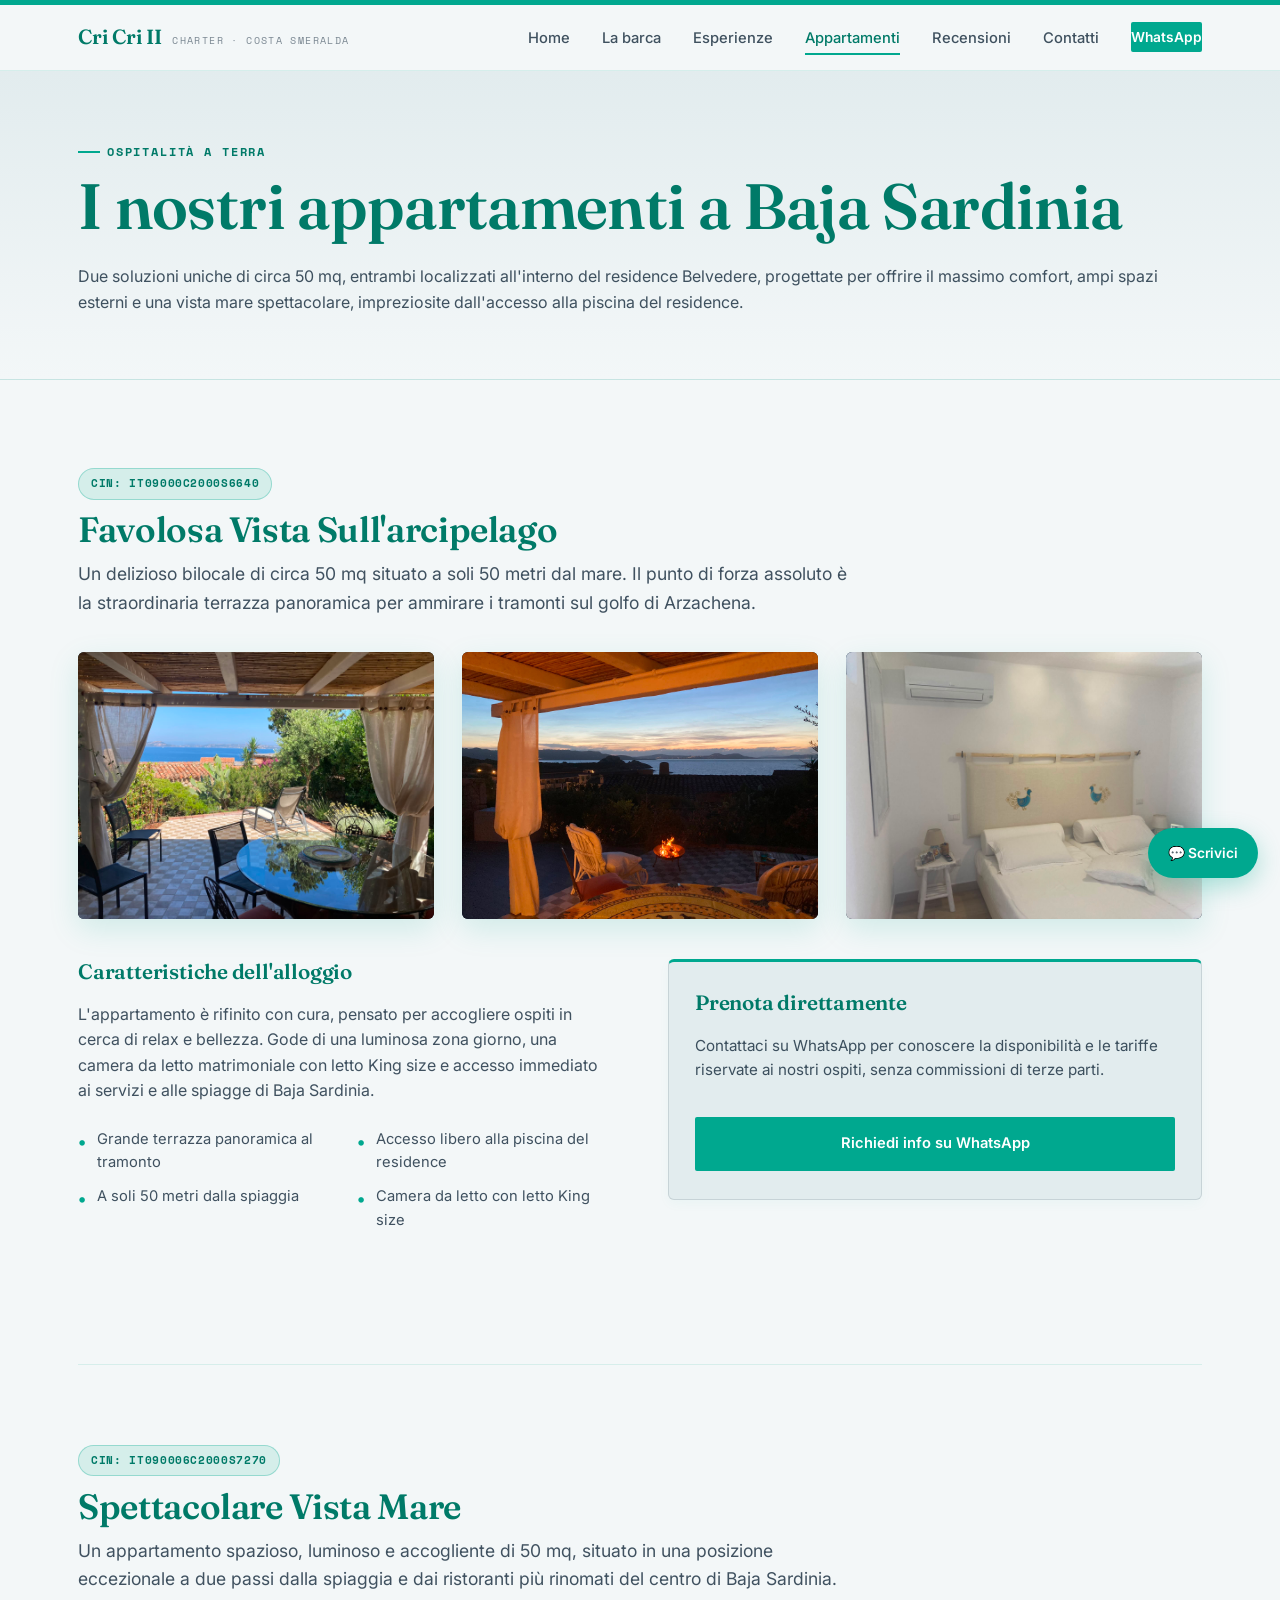
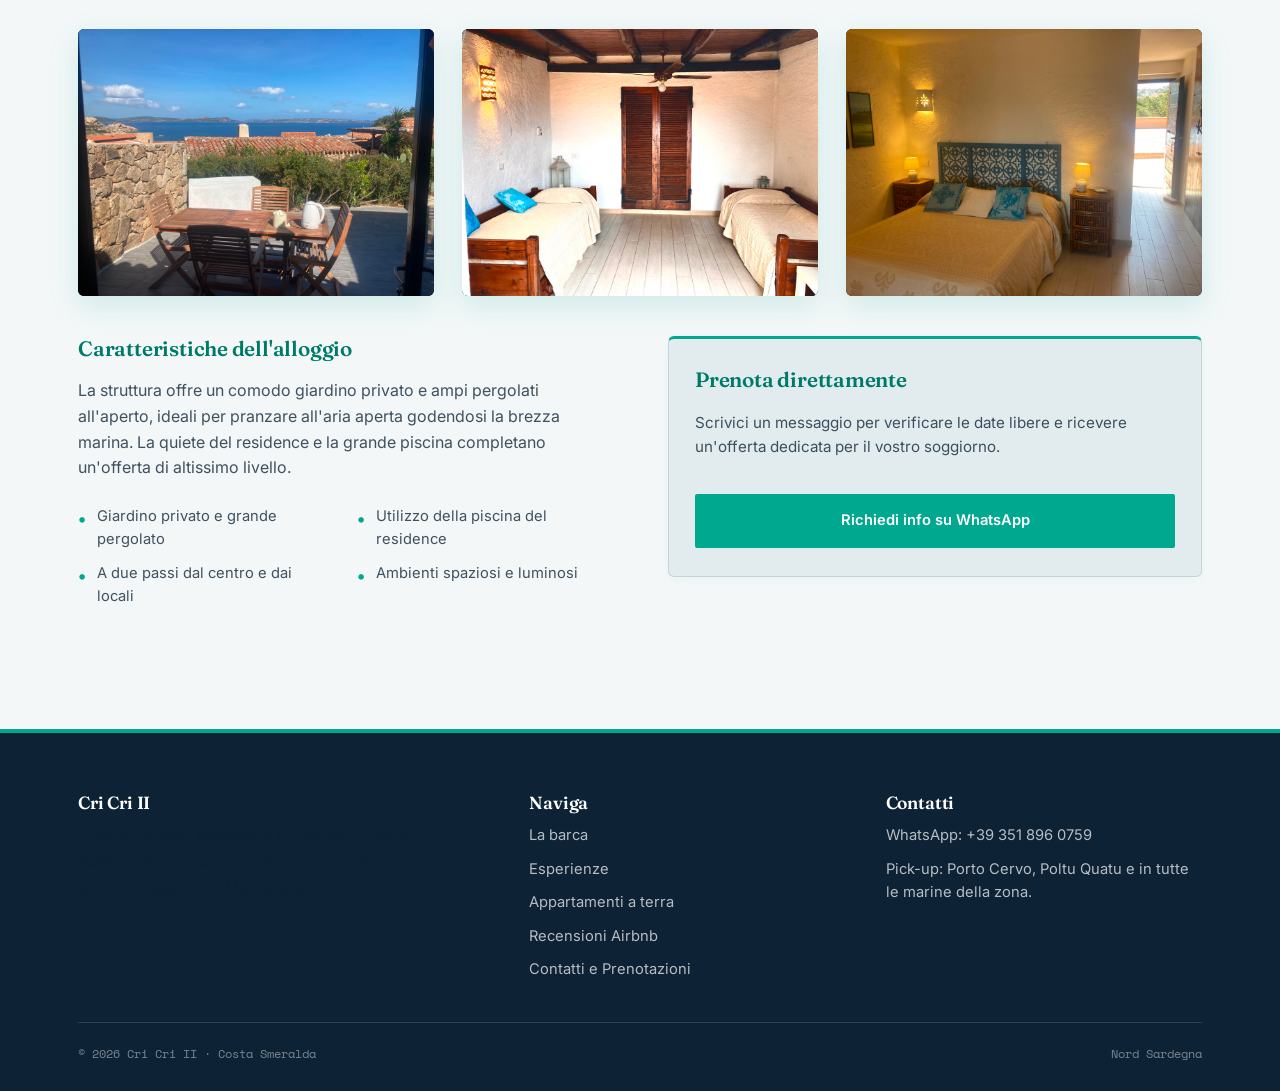
==== appartamenti.html @ c1dc6e1e "primo caricamento del sito" ====
<!DOCTYPE html>
<html lang="it">
<head>
<meta charset="UTF-8">
<meta name="viewport" content="width=device-width, initial-scale=1.0">
<title>I Nostri Appartamenti a Baja Sardinia | Cri Cri II</title>
<meta name="description" content="Alloggi vista mare a Baja Sardinia. Guarda le foto dettagliate degli interni, della terrazza e della piscina.">
<link rel="stylesheet" href="style.css">
</head>
<body>
<header class="site-header">
  <nav class="nav">
    <a href="index.html" class="brand">Cri Cri II <small>Charter · Costa Smeralda</small></a>
    <button class="nav-toggle" aria-label="Menu">☰</button>
    <ul class="nav-links">
      <li><a href="index.html">Home</a></li>
      <li><a href="la-barca.html">La barca</a></li>
      <li><a href="esperienze.html">Esperienze</a></li>
      <li><a href="appartamenti.html" class="active">Appartamenti</a></li>
      <li><a href="recensioni.html">Recensioni</a></li>
      <li><a href="contatti.html">Contatti</a></li>
      <li><a href="https://wa.me/393518960759" class="nav-cta" target="_blank" rel="noopener">WhatsApp</a></li>
    </ul>
  </nav>
</header>

<section class="page-hero">
  <div class="container">
    <p class="eyebrow">Ospitalità a terra</p>
    <h1>I nostri appartamenti a Baja Sardinia</h1>
    <p>Due soluzioni uniche di circa 50 mq, entrambi localizzati all'interno del residence Belvedere, progettate per offrire il massimo comfort, ampi spazi esterni e una vista mare spettacolare, impreziosite dall'accesso alla piscina del residence.</p>
  </div>
</section>

<section>
  <div class="container">
    
    <!-- APPARTAMENTO 1: FAVOLOSA VISTA SULL'ARCIPELAGO -->
    <div style="margin-bottom: 100px;">
      <div class="badge" style="margin-bottom: 1em;">CIN: IT09000C2000S6640</div>
      <h2 style="font-size: 2.2rem; margin-bottom: 0.3em;">Favolosa Vista Sull'arcipelago</h2>
      <p style="font-size: 1.1rem; max-width: 70ch; margin-bottom: 2em;">Un delizioso bilocale di circa 50 mq situato a soli 50 metri dal mare. Il punto di forza assoluto è la straordinaria terrazza panoramica per ammirare i tramonti sul golfo di Arzachena.</p>
      
      <!-- Griglia foto multipla per mostrare gli interni -->
      <div class="grid-3" style="margin-bottom: 2.5em;">
        <div class="photo-frame" style="--ar:4/3;">
          <img src="appartamento-favolosa.JPG" alt="Favolosa Vista Sull'arcipelago - Esterno e Terrazza" style="z-index: 0;">
          <span class="tag">Terrazza</span>
        </div>
        <div class="photo-frame" style="--ar:4/3;">
          <img src="appartamento1_foto2.JPG" alt="Favolosa Vista Sull'arcipelago - Vista" style="z-index: 0;">
          <span class="tag">Panorama</span>
        </div>
        <div class="photo-frame" style="--ar:4/3;">
          <img src="appartamento1_foto3.JPG" alt="Favolosa Vista Sull'arcipelago - Piscina" style="z-index: 0;">
          <span class="tag">Piscina Residence</span>
        </div>
      </div>

      <div class="two-col" style="align-items: start;">
        <div>
          <h3 style="margin-bottom: 0.8em;">Caratteristiche dell'alloggio</h3>
          <p>L'appartamento è rifinito con cura, pensato per accogliere ospiti in cerca di relax e bellezza. Gode di una luminosa zona giorno, una camera da letto matrimoniale con letto King size e accesso immediato ai servizi e alle spiagge di Baja Sardinia.</p>
          <ul class="amenity-list" style="margin-top:1.5em; margin-bottom:2em;">
            <li>Grande terrazza panoramica al tramonto</li>
            <li>Accesso libero alla piscina del residence</li>
            <li>A soli 50 metri dalla spiaggia</li>
            <li>Camera da letto con letto King size</li>
          </ul>
        </div>
        <div class="card" style="background: var(--linen-dim); border-top: 3px solid var(--smeraldina);">
          <h3>Prenota direttamente</h3>
          <p style="font-size: 0.95rem;">Contattaci su WhatsApp per conoscere la disponibilità e le tariffe riservate ai nostri ospiti, senza commissioni di terze parti.</p>
          <a href="https://wa.me/393518960759?text=Vorrei%20info%20su%20Favolosa%20Vista%20Sull'arcipelago" class="btn btn-whatsapp" target="_blank" rel="noopener" style="margin-top: 10px; justify-content: center;">Richiedi info su WhatsApp</a>
        </div>
      </div>
    </div>

    <hr class="divider" style="margin: 80px 0;">

    <!-- APPARTAMENTO 2: SPETTACOLARE VISTA MARE -->
    <div>
      <div class="badge" style="margin-bottom: 1em;">CIN: IT090006C2000S7270</div>
      <h2 style="font-size: 2.2rem; margin-bottom: 0.3em;">Spettacolare Vista Mare</h2>
      <p style="font-size: 1.1rem; max-width: 70ch; margin-bottom: 2em;">Un appartamento spazioso, luminoso e accogliente di 50 mq, situato in una posizione eccezionale a due passi dalla spiaggia e dai ristoranti più rinomati del centro di Baja Sardinia.</p>
      
      <!-- Griglia foto multipla per mostrare gli interni -->
      <div class="grid-3" style="margin-bottom: 2.5em;">
        <div class="photo-frame" style="--ar:4/3;">
          <img src="appartamento-spettacolare.JPG" alt="Spettacolare Vista Mare - Interni" style="z-index: 0;">
          <span class="tag">Zona Living</span>
        </div>
        <div class="photo-frame" style="--ar:4/3;">
          <img src="appartamento2_foto2.JPG" alt="Spettacolare Vista Mare - Pergolato" style="z-index: 0;">
          <span class="tag">Pergolato Esterno</span>
        </div>
        <div class="photo-frame" style="--ar:4/3;">
          <img src="appartamento2_foto3.JPG" alt="Spettacolare Vista Mare - Dettagli" style="z-index: 0;">
          <span class="tag">Vista panoramica</span>
        </div>
      </div>

      <div class="two-col" style="align-items: start;">
        <div>
          <h3 style="margin-bottom: 0.8em;">Caratteristiche dell'alloggio</h3>
          <p>La struttura offre un comodo giardino privato e ampi pergolati all'aperto, ideali per pranzare all'aria aperta godendosi la brezza marina. La quiete del residence e la grande piscina completano un'offerta di altissimo livello.</p>
          <ul class="amenity-list" style="margin-top:1.5em; margin-bottom:2em;">
            <li>Giardino privato e grande pergolato</li>
            <li>Utilizzo della piscina del residence</li>
            <li>A due passi dal centro e dai locali</li>
            <li>Ambienti spaziosi e luminosi</li>
          </ul>
        </div>
        <div class="card" style="background: var(--linen-dim); border-top: 3px solid var(--smeraldina);">
          <h3>Prenota direttamente</h3>
          <p style="font-size: 0.95rem;">Scrivici un messaggio per verificare le date libere e ricevere un'offerta dedicata per il vostro soggiorno.</p>
          <a href="https://wa.me/393518960759?text=Vorrei%20info%20su%20Spettacolare%20Vista%20Mare" class="btn btn-whatsapp" target="_blank" rel="noopener" style="margin-top: 10px; justify-content: center;">Richiedi info su WhatsApp</a>
        </div>
      </div>
    </div>

  </div>
</section>

<footer>
  <div class="container">
    <div class="footer-grid">
      <div>
        <h4>Cri Cri II</h4>
        <p style="max-width:36ch;">Charter privato elegante a bordo del Cranchi Zaffiro 34. Operiamo in tutta la Costa Smeralda e l'Arcipelago di La Maddalena.</p>
      </div>
      <div>
        <h4>Naviga</h4>
        <ul class="footer-links">
          <li><a href="la-barca.html">La barca</a></li>
          <li><a href="esperienze.html">Esperienze</a></li>
          <li><a href="appartamenti.html">Appartamenti a terra</a></li>
          <li><a href="recensioni.html">Recensioni Airbnb</a></li>
          <li><a href="contatti.html">Contatti e Prenotazioni</a></li>
        </ul>
      </div>
      <div>
        <h4>Contatti</h4>
        <ul class="footer-links">
          <li><a href="https://wa.me/393518960759" target="_blank" rel="noopener">WhatsApp: +39 351 896 0759</a></li>
          <li>Pick-up: Porto Cervo, Poltu Quatu e in tutte le marine della zona.</li>
        </ul>
      </div>
    </div>
    <div class="footer-bottom">
      <span>© 2026 Cri Cri II · Costa Smeralda</span>
      <span>Nord Sardegna</span>
    </div>
  </div>
</footer>
<a href="https://wa.me/393518960759" class="wa-float" target="_blank" rel="noopener">💬 Scrivici</a>
<script src="script.js"></script>
</body>
</html>
---- style.css ----
/* =========================================================
   CRI CRI II - Charter nautico & Ospitalità, Costa Smeralda
   Palette: Verde Smeraldina PROTAGONISTA, Blu Navy, 
   Azzurro Acquamarina & Sabbia.
   ========================================================= */
@import url('https://fonts.googleapis.com/css2?family=Fraunces:ital,opsz,wght@0,9..144,400;0,9..144,500;0,9..144,600;0,9..144,700;1,9..144,500&family=Inter:wght@400;500;600;700&family=Space+Mono:wght@400;700&display=swap');

:root{
  --ink: #0D2235;          /* Blu navy profondo */
  --ink-70: rgba(13,34,53,.78);
  --ink-45: rgba(13,34,53,.52);
  
  /* Sfondi morbidi */
  --linen: #F3F7F8;        /* Acquamarina ultra-chiaro */
  --linen-dim: #E2ECEE;    /* Azzurro polvere per sezioni alternate */
  
  /* Colore PROTAGONISTA: Verde Acqua Smeraldina */
  --smeraldina: #00A88F;   /* Verde smeraldo brillante per bottoni e accenti */
  --smeraldina-dark: #007A68; /* Smeraldina profondo per titoli perfetti da leggere */
  --smeraldina-light: rgba(0, 168, 143, 0.12);
  
  --gold: #D1A153;         /* Tocco sabbia dorata/ottone */
  --line: rgba(13,34,53,.12);
  --radius: 6px;
  --shadow: 0 10px 30px rgba(0,168,143,.15);
}

*{box-sizing:border-box;}
html{scroll-behavior:smooth;}
body{
  margin:0;
  background:var(--linen);
  color:var(--ink);
  font-family:'Inter', sans-serif;
  font-size:16px;
  line-height:1.6;
  -webkit-font-smoothing:antialiased;
  border-top: 5px solid var(--smeraldina); /* Nuova cornice superiore verde */
}
img{max-width:100%;display:block;}
a{color:inherit;}

.container{
  width:100%;
  max-width:1180px;
  margin:0 auto;
  padding:0 28px;
}

/* TITOLI ORA IN VERDE SMERALDINA */
h1,h2,h3,h4{
  font-family:'Fraunces', serif;
  font-weight:600;
  margin:0 0 .4em;
  color:var(--smeraldina-dark); 
  letter-spacing:-0.01em;
}
h1{font-size:clamp(2.4rem,5vw,4.2rem);line-height:1.03;font-weight:600;}
h2{font-size:clamp(1.7rem,3vw,2.6rem);line-height:1.12;}
h3{font-size:1.3rem;line-height:1.25;}
p{margin:0 0 1em;color:var(--ink-70);}

/* Testo selezionato con il mouse color smeraldo */
::selection {
  background: var(--smeraldina);
  color: #fff;
}

.eyebrow{
  font-family:'Space Mono', monospace;
  font-size:.72rem;
  letter-spacing:.16em;
  text-transform:uppercase;
  color:var(--smeraldina-dark);
  display:inline-flex;
  align-items:center;
  gap:.6em;
  margin-bottom:1em;
  font-weight:700;
}
.eyebrow::before{
  content:"";
  width:22px;height:2px;background:var(--smeraldina);display:inline-block;
}

/* ---------- header / nav ---------- */
.site-header{
  position:sticky;top:0;z-index:50;
  background:rgba(243, 247, 248, .94);
  backdrop-filter:blur(8px);
  border-bottom:1px solid var(--smeraldina-light);
}
.nav{
  display:flex;align-items:center;justify-content:space-between;
  padding:16px 28px;max-width:1180px;margin:0 auto;
}
.brand{
  display:flex;align-items:baseline;gap:.5em;
  font-family:'Fraunces', serif;font-weight:600;font-size:1.28rem;
  text-decoration:none;
  color:var(--smeraldina-dark); /* Logo testuale in verde */
}
.brand small{
  font-family:'Space Mono',monospace;font-size:.62rem;letter-spacing:.14em;
  color:var(--ink-45);text-transform:uppercase;font-weight:400;
}
.nav-links{display:flex;gap:32px;list-style:none;margin:0;padding:0;align-items:center;}
.nav-links a{
  text-decoration:none;font-size:.92rem;font-weight:500;color:var(--ink-70);
  position:relative;padding:4px 0;
  transition: color 0.2s ease;
}
.nav-links a:hover, .nav-links a.active{color:var(--smeraldina-dark);}
.nav-links a.active::after{
  content:"";position:absolute;left:0;right:0;bottom:-4px;height:2px;background:var(--smeraldina);
}
.nav-cta{
  background:var(--smeraldina);color:#fff !important;
  padding:10px 20px;border-radius:2px;font-size:.86rem !important;
  font-weight:600 !important;text-decoration:none;
  display:inline-flex;align-items:center;gap:.5em;
  transition: background 0.2s ease;
}
.nav-cta:hover{background:var(--smeraldina-dark);}
.nav-toggle{display:none;background:none;border:0;font-size:1.6rem;cursor:pointer;color:var(--smeraldina-dark);}

@media (max-width:860px){
  .nav-links{
    position:fixed;top:64px;left:0;right:0;
    background:var(--linen);
    flex-direction:column;align-items:flex-start;
    padding:24px 28px 32px;gap:20px;
    border-bottom:1px solid var(--line);
    transform:translateY(-120%);opacity:0;
    transition:transform .3s ease, opacity .3s ease;
    pointer-events:none;
  }
  .nav-links.open{transform:translateY(0);opacity:1;pointer-events:auto;}
  .nav-toggle{display:block;}
}

/* ---------- buttons ---------- */
.btn{
  display:inline-flex;align-items:center;gap:.6em;
  font-family:'Inter',sans-serif;font-weight:600;font-size:.92rem;
  padding:14px 26px;border-radius:2px;text-decoration:none;
  border:1px solid transparent;cursor:pointer;
  transition: all 0.2s ease;
}
.btn-primary{background:var(--smeraldina);color:#fff;}
.btn-primary:hover{background:var(--smeraldina-dark); transform:translateY(-1px);}

.btn-outline{border-color:var(--smeraldina);color:var(--smeraldina-dark);background:transparent;}
.btn-outline:hover{background:var(--smeraldina);color:#fff;}

.btn-whatsapp{background:var(--smeraldina);color:#fff;}
.btn-whatsapp:hover{background:var(--smeraldina-dark); transform:translateY(-1px);}

/* ---------- hero ---------- */
.hero{
  position:relative;
  padding:96px 0 80px;
  background:
    radial-gradient(1200px 500px at 85% -10%, var(--smeraldina-light), transparent 60%),
    linear-gradient(180deg, var(--linen) 0%, var(--linen) 100%);
  overflow:hidden;
}
.hero-grid{
  display:grid;grid-template-columns:1.05fr .95fr;gap:56px;align-items:center;
}
@media (max-width:900px){.hero-grid{grid-template-columns:1fr;}}
.hero-tagline{font-size:1.18rem;color:var(--ink-70);max-width:46ch;margin-bottom:1.8em;}
.hero-cta-row{display:flex;gap:16px;flex-wrap:wrap;margin-bottom:2.2em;}
.hero-meta{
  display:flex;gap:28px;flex-wrap:wrap;
  font-family:'Space Mono',monospace;font-size:.76rem;color:var(--smeraldina-dark);
  border-top:1px solid var(--smeraldina-light);padding-top:18px;
}
.hero-meta strong{color:var(--ink);font-weight:700;}

/* ---------- photo frame ---------- */
.photo-frame{
  position:relative;
  border-radius:var(--radius);
  overflow:hidden;
  aspect-ratio: var(--ar, 4/3);
  background:var(--ink);
  display:flex;flex-direction:column;justify-content:flex-end;
  align-items:flex-start;
  color:#fff;padding:16px 18px;
  box-shadow:var(--shadow);
}
.photo-frame img{position:absolute;inset:0;width:100%;height:100%;object-fit:cover;}
.photo-frame .tag{
  background: var(--smeraldina);
  color: #fff;
  font-family: 'Inter', sans-serif;
  font-size: .75rem;
  font-weight: 700;
  letter-spacing: .05em;
  text-transform: uppercase;
  padding: 6px 12px;
  border-radius: 20px;
  display: inline-block;
  box-shadow: 0 2px 10px rgba(0,0,0,0.15);
}
.photo-frame .cap{
  font-family:'Fraunces',serif;
  font-size:1.15rem;
  margin-top:.4em; 
  text-shadow: 0 2px 6px rgba(0,0,0,0.8);
  font-weight: 500;
  color: #fff; /* Sovrascrive il verde per i testi sulle foto */
}

/* ---------- sections ---------- */
section{padding:88px 0;}
.section-alt{background:var(--linen-dim);}
.section-ink{
  background: linear-gradient(135deg, var(--smeraldina-dark) 0%, var(--ink) 100%);
  color:#fff;
}
.section-ink h2, .section-ink h3{color:#fff;}
.section-ink p{color:rgba(255,255,255,.9);}
.section-ink .eyebrow {color:#fff;}
.section-ink .eyebrow::before {background:#fff;}
.section-head{max-width:640px;margin-bottom:52px;}

/* ---------- cards ---------- */
.grid-3{display:grid;grid-template-columns:repeat(3,1fr);gap:28px;}
.grid-2{display:grid;grid-template-columns:1fr 1fr;gap:28px;}
@media (max-width:860px){.grid-3{grid-template-columns:1fr;}.grid-2{grid-template-columns:1fr;}}

.card{
  background:#fff;
  border:1px solid var(--line);
  border-top: 3px solid var(--smeraldina);
  border-radius:var(--radius);
  padding:28px 26px;display:flex;flex-direction:column;gap:.6em;
  box-shadow: 0 4px 12px rgba(0,168,143,.04);
}
.card .num{
  font-family:'Space Mono',monospace;font-size:.72rem;color:var(--smeraldina);
  letter-spacing:.08em;font-weight:700;
}

/* price box */
.price-box{
  display:flex;flex-wrap:wrap;gap:32px;align-items:center;justify-content:space-between;
  background:#fff;
  border:1px solid var(--line);
  border-left: 4px solid var(--smeraldina);
  border-radius:var(--radius);
  padding:36px;
  box-shadow: 0 4px 12px rgba(0,168,143,.04);
}

/* footer */
footer{
  background:var(--ink);color:rgba(255,255,255,.7);
  padding:56px 0 28px;
  border-top: 4px solid var(--smeraldina);
}
footer h4{color:#fff;font-family:'Fraunces',serif;font-size:1.1rem;}
.footer-grid{display:grid;grid-template-columns:1.3fr 1fr 1fr;gap:40px;margin-bottom:40px;}
@media (max-width:760px){.footer-grid{grid-template-columns:1fr;}}
footer a{color:rgba(255,255,255,.7);text-decoration:none; transition:color 0.2s ease;}
footer a:hover{color:var(--smeraldina);}
.footer-links{list-style:none;padding:0;margin:0;display:flex;flex-direction:column;gap:10px;font-size:.92rem;}
.footer-bottom{
  border-top:1px solid rgba(255,255,255,.14);padding-top:22px;
  display:flex;justify-content:space-between;flex-wrap:wrap;gap:12px;
  font-family:'Space Mono',monospace;font-size:.72rem;color:rgba(255,255,255,.45);
}

/* wa-float */
.wa-float{
  position:fixed;bottom:22px;right:22px;z-index:60;
  background:var(--smeraldina);
  color:#fff;border-radius:50px;
  padding:14px 20px;display:flex;align-items:center;gap:.6em;
  text-decoration:none;box-shadow:0 8px 24px rgba(0,168,143,.3);
  font-family:'Inter',sans-serif;font-weight:600;font-size:.86rem;
  transition: background 0.2s ease, transform 0.2s ease;
}
.wa-float:hover{background:var(--smeraldina-dark); transform:scale(1.05);}

/* utilities / page specific */
.amenity-list{list-style:none;padding:0;margin:0;display:grid;grid-template-columns:1fr 1fr;gap:10px 24px;}
.amenity-list li{font-size:.92rem;color:var(--ink-70);padding-left:1.3em;position:relative;}
.amenity-list li::before{content:"\2022";position:absolute;left:0;color:var(--smeraldina);font-weight:bold;font-size:1.2em;}
.badge{
  display:inline-flex;align-items:center;gap:.5em;
  font-family:'Space Mono',monospace;font-size:.68rem;letter-spacing:.06em;
  text-transform:uppercase;color:var(--smeraldina-dark);
  background:var(--smeraldina-light);border:1px solid rgba(0,168,143,.3);
  padding:6px 12px;border-radius:20px;font-weight:700;
}
.divider{height:1px;background:var(--smeraldina-light);margin:0;border:0;}
.page-hero{
  padding:64px 0 48px;
  background:linear-gradient(180deg, var(--linen-dim), var(--linen));
  border-bottom:1px solid var(--smeraldina-light);
}
.two-col{display:grid;grid-template-columns:1fr 1fr;gap:56px;align-items:center;}
@media (max-width:860px){.two-col{grid-template-columns:1fr;}}
.two-col.reverse .col-text{order:2;}
@media (max-width:860px){.two-col.reverse .col-text{order:0;}}
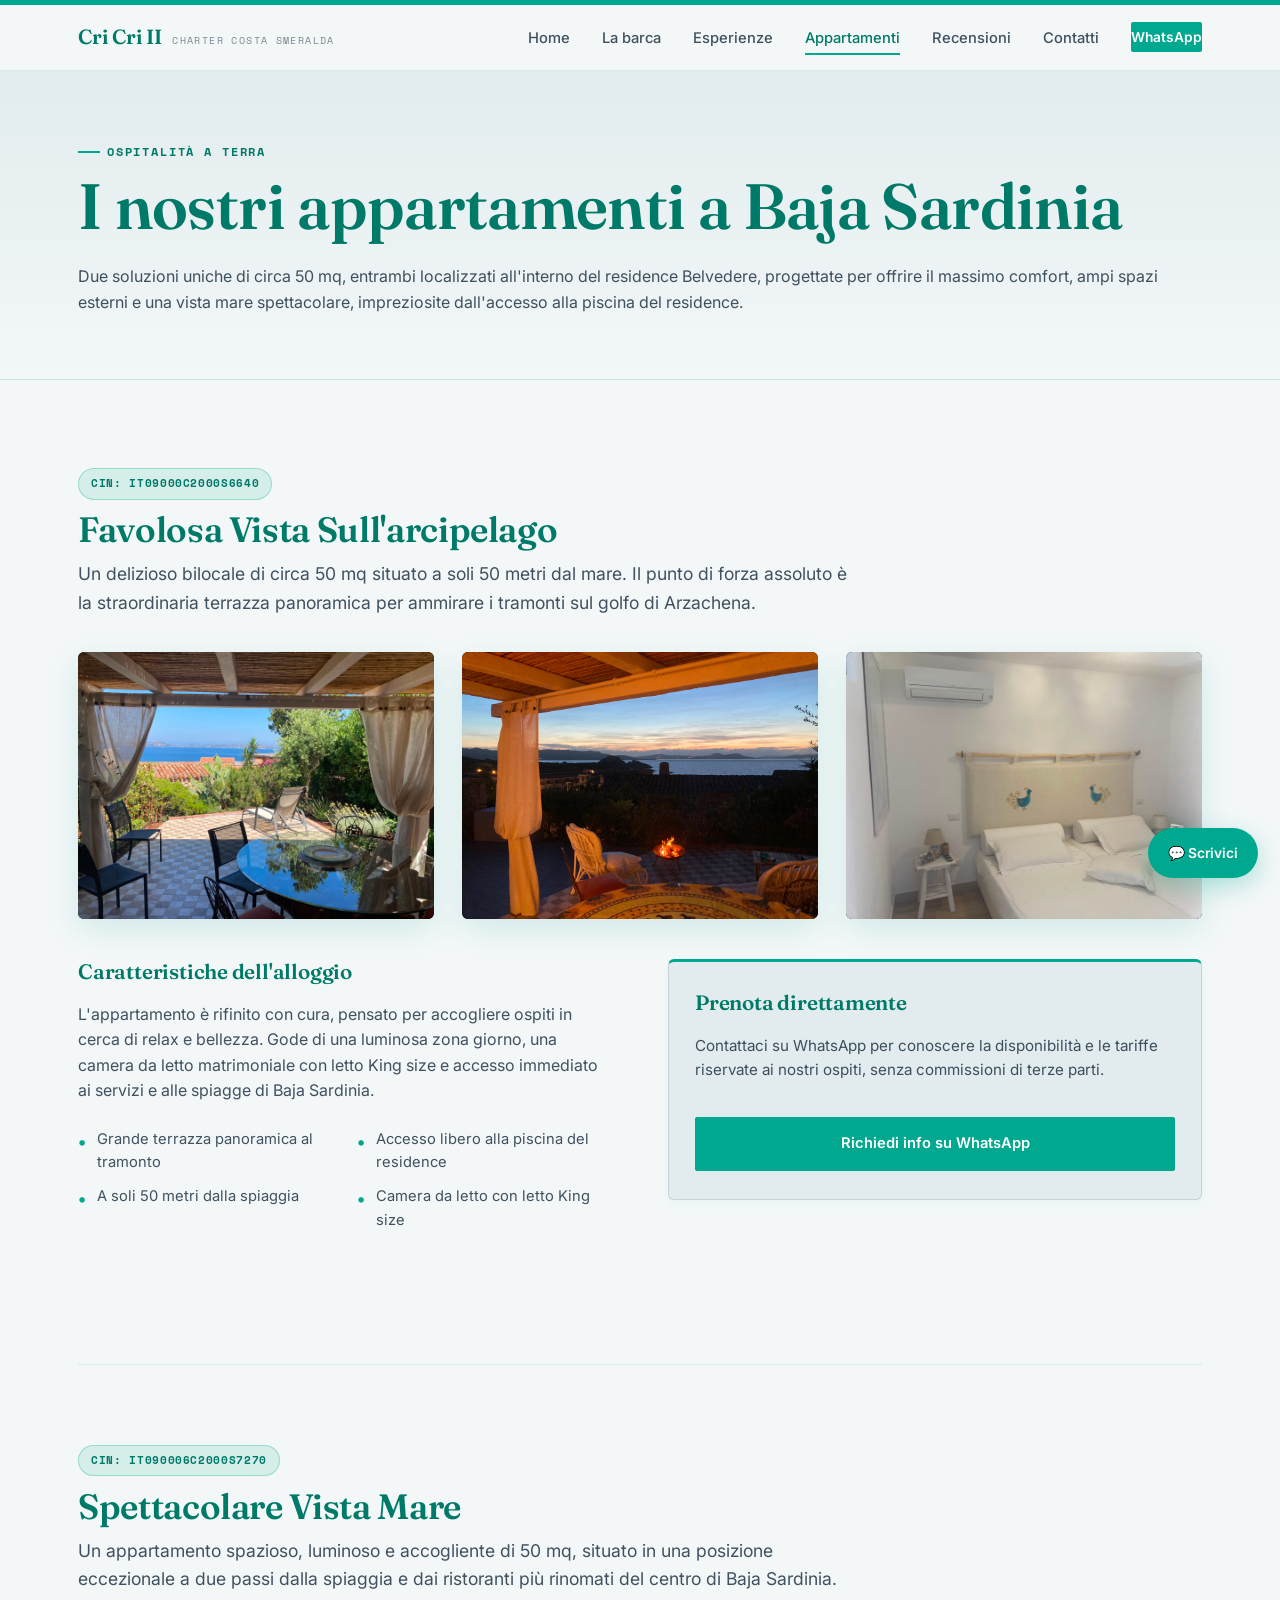
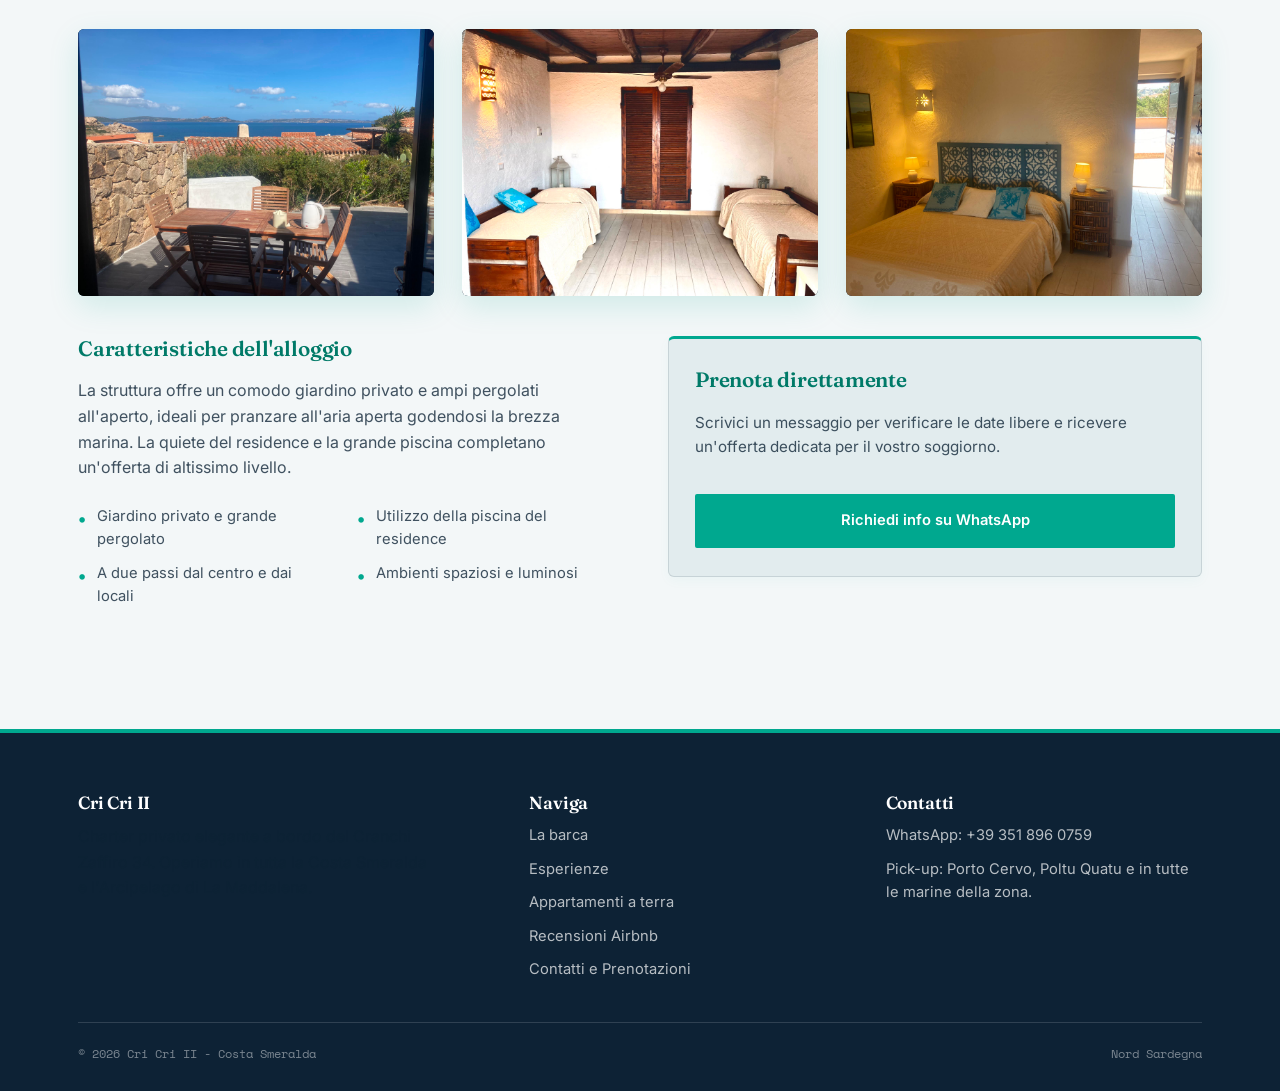
==== commit 0419cdea: "debug" ====
--- a/appartamenti.html
+++ b/appartamenti.html
@@ -1,159 +1,151 @@
 <!DOCTYPE html>
 <html lang="it">
 <head>
-<meta charset="UTF-8">
-<meta name="viewport" content="width=device-width, initial-scale=1.0">
-<title>I Nostri Appartamenti a Baja Sardinia | Cri Cri II</title>
-<meta name="description" content="Alloggi vista mare a Baja Sardinia. Guarda le foto dettagliate degli interni, della terrazza e della piscina.">
-<link rel="stylesheet" href="style.css">
+  <meta charset="UTF-8">
+  <meta name="viewport" content="width=device-width, initial-scale=1.0">
+  <title>I Nostri Appartamenti a Baja Sardinia | Cri Cri II</title>
+  <meta name="description" content="Alloggi vista mare a Baja Sardinia. Guarda le foto dettagliate degli interni, della terrazza e della piscina.">
+  <link rel="stylesheet" href="style.css">
 </head>
 <body>
-<header class="site-header">
-  <nav class="nav">
-    <a href="index.html" class="brand">Cri Cri II <small>Charter · Costa Smeralda</small></a>
-    <button class="nav-toggle" aria-label="Menu">☰</button>
-    <ul class="nav-links">
-      <li><a href="index.html">Home</a></li>
-      <li><a href="la-barca.html">La barca</a></li>
-      <li><a href="esperienze.html">Esperienze</a></li>
-      <li><a href="appartamenti.html" class="active">Appartamenti</a></li>
-      <li><a href="recensioni.html">Recensioni</a></li>
-      <li><a href="contatti.html">Contatti</a></li>
-      <li><a href="https://wa.me/393518960759" class="nav-cta" target="_blank" rel="noopener">WhatsApp</a></li>
-    </ul>
-  </nav>
-</header>
-
-<section class="page-hero">
-  <div class="container">
-    <p class="eyebrow">Ospitalità a terra</p>
-    <h1>I nostri appartamenti a Baja Sardinia</h1>
-    <p>Due soluzioni uniche di circa 50 mq, entrambi localizzati all'interno del residence Belvedere, progettate per offrire il massimo comfort, ampi spazi esterni e una vista mare spettacolare, impreziosite dall'accesso alla piscina del residence.</p>
-  </div>
-</section>
-
-<section>
-  <div class="container">
-    
-    <!-- APPARTAMENTO 1: FAVOLOSA VISTA SULL'ARCIPELAGO -->
-    <div style="margin-bottom: 100px;">
-      <div class="badge" style="margin-bottom: 1em;">CIN: IT09000C2000S6640</div>
-      <h2 style="font-size: 2.2rem; margin-bottom: 0.3em;">Favolosa Vista Sull'arcipelago</h2>
-      <p style="font-size: 1.1rem; max-width: 70ch; margin-bottom: 2em;">Un delizioso bilocale di circa 50 mq situato a soli 50 metri dal mare. Il punto di forza assoluto è la straordinaria terrazza panoramica per ammirare i tramonti sul golfo di Arzachena.</p>
-      
-      <!-- Griglia foto multipla per mostrare gli interni -->
-      <div class="grid-3" style="margin-bottom: 2.5em;">
-        <div class="photo-frame" style="--ar:4/3;">
-          <img src="appartamento-favolosa.JPG" alt="Favolosa Vista Sull'arcipelago - Esterno e Terrazza" style="z-index: 0;">
-          <span class="tag">Terrazza</span>
+  <header class="site-header">
+    <nav class="nav">
+      <a href="index.html" class="brand">Cri Cri II <small>Charter Costa Smeralda</small></a>
+      <button class="nav-toggle" aria-label="Menu"></button>
+      <ul class="nav-links">
+        <li><a href="index.html">Home</a></li>
+        <li><a href="la-barca.html">La barca</a></li>
+        <li><a href="esperienze.html">Esperienze</a></li>
+        <li><a href="appartamenti.html" class="active">Appartamenti</a></li>
+        <li><a href="recensioni.html">Recensioni</a></li>
+        <li><a href="contatti.html">Contatti</a></li>
+        <li><a href="https://wa.me/393518960759" class="nav-cta" target="_blank" rel="noopener">WhatsApp</a></li>
+      </ul>
+    </nav>
+  </header>
+  <section class="page-hero">
+    <div class="container">
+      <p class="eyebrow">Ospitalità a terra</p>
+      <h1>I nostri appartamenti a Baja Sardinia</h1>
+      <p>Due soluzioni uniche di circa 50 mq, entrambi localizzati all'interno del residence Belvedere, progettate per offrire il massimo comfort, ampi spazi esterni e una vista mare spettacolare, impreziosite dall'accesso alla piscina del residence.</p>
+    </div>
+  </section>
+  <section>
+    <div class="container">
+      <!-- APPARTAMENTO 1: FAVOLOSA VISTA SULL'ARCIPELAGO -->
+      <div style="margin-bottom: 100px;">
+        <div class="badge" style="margin-bottom: 1em;">CIN: IT09000C2000S6640</div>
+        <h2 style="font-size: 2.2rem; margin-bottom: 0.3em;">Favolosa Vista Sull'arcipelago</h2>
+        <p style="font-size: 1.1rem; max-width: 70ch; margin-bottom: 2em;">Un delizioso bilocale di circa 50 mq situato a soli 50 metri dal mare. Il punto di forza assoluto è la straordinaria terrazza panoramica per ammirare i tramonti sul golfo di Arzachena.</p>
+        
+        <!-- Griglia foto multipla per mostrare gli interni -->
+        <div class="grid-3" style="margin-bottom: 2.5em;">
+          <div class="photo-frame" style="--ar:4/3;">
+            <img src="appartamento-favolosa.JPG" alt="Favolosa Vista Sull'arcipelago - Esterno e Terrazza" style="z-index: 0;">
+            <span class="tag">Terrazza</span>
+          </div>
+          <div class="photo-frame" style="--ar:4/3;">
+            <img src="appartamento1_foto2.JPG" alt="Favolosa Vista Sull'arcipelago - Vista" style="z-index: 0;">
+            <span class="tag">Panorama</span>
+          </div>
+          <div class="photo-frame" style="--ar:4/3;">
+            <img src="appartamento1_foto3.JPG" alt="Favolosa Vista Sull'arcipelago - Piscina" style="z-index: 0;">
+            <span class="tag">Piscina Residence</span>
+          </div>
         </div>
-        <div class="photo-frame" style="--ar:4/3;">
-          <img src="appartamento1_foto2.JPG" alt="Favolosa Vista Sull'arcipelago - Vista" style="z-index: 0;">
-          <span class="tag">Panorama</span>
-        </div>
-        <div class="photo-frame" style="--ar:4/3;">
-          <img src="appartamento1_foto3.JPG" alt="Favolosa Vista Sull'arcipelago - Piscina" style="z-index: 0;">
-          <span class="tag">Piscina Residence</span>
+        <div class="two-col" style="align-items: start;">
+          <div>
+            <h3 style="margin-bottom: 0.8em;">Caratteristiche dell'alloggio</h3>
+            <p>L'appartamento è rifinito con cura, pensato per accogliere ospiti in cerca di relax e bellezza. Gode di una luminosa zona giorno, una camera da letto matrimoniale con letto King size e accesso immediato ai servizi e alle spiagge di Baja Sardinia.</p>
+            <ul class="amenity-list" style="margin-top:1.5em; margin-bottom:2em;">
+              <li>Grande terrazza panoramica al tramonto</li>
+              <li>Accesso libero alla piscina del residence</li>
+              <li>A soli 50 metri dalla spiaggia</li>
+              <li>Camera da letto con letto King size</li>
+            </ul>
+          </div>
+          <div class="card" style="background: var(--linen-dim); border-top: 3px solid var(--smeraldina);">
+            <h3>Prenota direttamente</h3>
+            <p style="font-size: 0.95rem;">Contattaci su WhatsApp per conoscere la disponibilità e le tariffe riservate ai nostri ospiti, senza commissioni di terze parti.</p>
+            <a href="https://wa.me/393518960759?text=Vorrei%20info%20su%20Favolosa%20Vista%20Sull'arcipelago" class="btn btn-whatsapp" target="_blank" rel="noopener" style="margin-top: 10px; justify-content: center;">Richiedi info su WhatsApp</a>
+          </div>
         </div>
       </div>
-
-      <div class="two-col" style="align-items: start;">
-        <div>
-          <h3 style="margin-bottom: 0.8em;">Caratteristiche dell'alloggio</h3>
-          <p>L'appartamento è rifinito con cura, pensato per accogliere ospiti in cerca di relax e bellezza. Gode di una luminosa zona giorno, una camera da letto matrimoniale con letto King size e accesso immediato ai servizi e alle spiagge di Baja Sardinia.</p>
-          <ul class="amenity-list" style="margin-top:1.5em; margin-bottom:2em;">
-            <li>Grande terrazza panoramica al tramonto</li>
-            <li>Accesso libero alla piscina del residence</li>
-            <li>A soli 50 metri dalla spiaggia</li>
-            <li>Camera da letto con letto King size</li>
-          </ul>
+      <hr class="divider" style="margin: 80px 0;">
+      
+      <!-- APPARTAMENTO 2: SPETTACOLARE VISTA MARE -->
+      <div>
+        <div class="badge" style="margin-bottom: 1em;">CIN: IT090006C2000S7270</div>
+        <h2 style="font-size: 2.2rem; margin-bottom: 0.3em;">Spettacolare Vista Mare</h2>
+        <p style="font-size: 1.1rem; max-width: 70ch; margin-bottom: 2em;">Un appartamento spazioso, luminoso e accogliente di 50 mq, situato in una posizione eccezionale a due passi dalla spiaggia e dai ristoranti più rinomati del centro di Baja Sardinia.</p>
+        
+        <!-- Griglia foto multipla per mostrare gli interni -->
+        <div class="grid-3" style="margin-bottom: 2.5em;">
+          <div class="photo-frame" style="--ar:4/3;">
+            <img src="appartamento-spettacolare.JPG" alt="Spettacolare Vista Mare - Interni" style="z-index: 0;">
+            <span class="tag">Zona Living</span>
+          </div>
+          <div class="photo-frame" style="--ar:4/3;">
+            <img src="appartamento2_foto2.JPG" alt="Spettacolare Vista Mare - Pergolato" style="z-index: 0;">
+            <span class="tag">Pergolato Esterno</span>
+          </div>
+          <div class="photo-frame" style="--ar:4/3;">
+            <img src="appartamento2_foto3.JPG" alt="Spettacolare Vista Mare - Dettagli" style="z-index: 0;">
+            <span class="tag">Vista panoramica</span>
+          </div>
         </div>
-        <div class="card" style="background: var(--linen-dim); border-top: 3px solid var(--smeraldina);">
-          <h3>Prenota direttamente</h3>
-          <p style="font-size: 0.95rem;">Contattaci su WhatsApp per conoscere la disponibilità e le tariffe riservate ai nostri ospiti, senza commissioni di terze parti.</p>
-          <a href="https://wa.me/393518960759?text=Vorrei%20info%20su%20Favolosa%20Vista%20Sull'arcipelago" class="btn btn-whatsapp" target="_blank" rel="noopener" style="margin-top: 10px; justify-content: center;">Richiedi info su WhatsApp</a>
+        <div class="two-col" style="align-items: start;">
+          <div>
+            <h3 style="margin-bottom: 0.8em;">Caratteristiche dell'alloggio</h3>
+            <p>La struttura offre un comodo giardino privato e ampi pergolati all'aperto, ideali per pranzare all'aria aperta godendosi la brezza marina. La quiete del residence e la grande piscina completano un'offerta di altissimo livello.</p>
+            <ul class="amenity-list" style="margin-top:1.5em; margin-bottom:2em;">
+              <li>Giardino privato e grande pergolato</li>
+              <li>Utilizzo della piscina del residence</li>
+              <li>A due passi dal centro e dai locali</li>
+              <li>Ambienti spaziosi e luminosi</li>
+            </ul>
+          </div>
+          <div class="card" style="background: var(--linen-dim); border-top: 3px solid var(--smeraldina);">
+            <h3>Prenota direttamente</h3>
+            <p style="font-size: 0.95rem;">Scrivici un messaggio per verificare le date libere e ricevere un'offerta dedicata per il vostro soggiorno.</p>
+            <a href="https://wa.me/393518960759?text=Vorrei%20info%20su%20Spettacolare%20Vista%20Mare" class="btn btn-whatsapp" target="_blank" rel="noopener" style="margin-top: 10px; justify-content: center;">Richiedi info su WhatsApp</a>
+          </div>
         </div>
       </div>
     </div>
-
-    <hr class="divider" style="margin: 80px 0;">
-
-    <!-- APPARTAMENTO 2: SPETTACOLARE VISTA MARE -->
-    <div>
-      <div class="badge" style="margin-bottom: 1em;">CIN: IT090006C2000S7270</div>
-      <h2 style="font-size: 2.2rem; margin-bottom: 0.3em;">Spettacolare Vista Mare</h2>
-      <p style="font-size: 1.1rem; max-width: 70ch; margin-bottom: 2em;">Un appartamento spazioso, luminoso e accogliente di 50 mq, situato in una posizione eccezionale a due passi dalla spiaggia e dai ristoranti più rinomati del centro di Baja Sardinia.</p>
-      
-      <!-- Griglia foto multipla per mostrare gli interni -->
-      <div class="grid-3" style="margin-bottom: 2.5em;">
-        <div class="photo-frame" style="--ar:4/3;">
-          <img src="appartamento-spettacolare.JPG" alt="Spettacolare Vista Mare - Interni" style="z-index: 0;">
-          <span class="tag">Zona Living</span>
+  </section>
+  <footer>
+    <div class="container">
+      <div class="footer-grid">
+        <div>
+          <h4>Cri Cri II</h4>
+          <p style="max-width:36ch;">Charter privato elegante a bordo del Cranchi Zaffiro 34. Operiamo in tutta la Costa Smeralda e l'Arcipelago di La Maddalena.</p>
         </div>
-        <div class="photo-frame" style="--ar:4/3;">
-          <img src="appartamento2_foto2.JPG" alt="Spettacolare Vista Mare - Pergolato" style="z-index: 0;">
-          <span class="tag">Pergolato Esterno</span>
+        <div>
+          <h4>Naviga</h4>
+          <ul class="footer-links">
+            <li><a href="la-barca.html">La barca</a></li>
+            <li><a href="esperienze.html">Esperienze</a></li>
+            <li><a href="appartamenti.html">Appartamenti a terra</a></li>
+            <li><a href="recensioni.html">Recensioni Airbnb</a></li>
+            <li><a href="contatti.html">Contatti e Prenotazioni</a></li>
+          </ul>
         </div>
-        <div class="photo-frame" style="--ar:4/3;">
-          <img src="appartamento2_foto3.JPG" alt="Spettacolare Vista Mare - Dettagli" style="z-index: 0;">
-          <span class="tag">Vista panoramica</span>
+        <div>
+          <h4>Contatti</h4>
+          <ul class="footer-links">
+            <li><a href="https://wa.me/393518960759" target="_blank" rel="noopener">WhatsApp: +39 351 896 0759</a></li>
+            <li>Pick-up: Porto Cervo, Poltu Quatu e in tutte le marine della zona.</li>
+          </ul>
         </div>
       </div>
-
-      <div class="two-col" style="align-items: start;">
-        <div>
-          <h3 style="margin-bottom: 0.8em;">Caratteristiche dell'alloggio</h3>
-          <p>La struttura offre un comodo giardino privato e ampi pergolati all'aperto, ideali per pranzare all'aria aperta godendosi la brezza marina. La quiete del residence e la grande piscina completano un'offerta di altissimo livello.</p>
-          <ul class="amenity-list" style="margin-top:1.5em; margin-bottom:2em;">
-            <li>Giardino privato e grande pergolato</li>
-            <li>Utilizzo della piscina del residence</li>
-            <li>A due passi dal centro e dai locali</li>
-            <li>Ambienti spaziosi e luminosi</li>
-          </ul>
-        </div>
-        <div class="card" style="background: var(--linen-dim); border-top: 3px solid var(--smeraldina);">
-          <h3>Prenota direttamente</h3>
-          <p style="font-size: 0.95rem;">Scrivici un messaggio per verificare le date libere e ricevere un'offerta dedicata per il vostro soggiorno.</p>
-          <a href="https://wa.me/393518960759?text=Vorrei%20info%20su%20Spettacolare%20Vista%20Mare" class="btn btn-whatsapp" target="_blank" rel="noopener" style="margin-top: 10px; justify-content: center;">Richiedi info su WhatsApp</a>
-        </div>
+      <div class="footer-bottom">
+        <span>© 2026 Cri Cri II - Costa Smeralda</span>
+        <span>Nord Sardegna</span>
       </div>
     </div>
-
-  </div>
-</section>
-
-<footer>
-  <div class="container">
-    <div class="footer-grid">
-      <div>
-        <h4>Cri Cri II</h4>
-        <p style="max-width:36ch;">Charter privato elegante a bordo del Cranchi Zaffiro 34. Operiamo in tutta la Costa Smeralda e l'Arcipelago di La Maddalena.</p>
-      </div>
-      <div>
-        <h4>Naviga</h4>
-        <ul class="footer-links">
-          <li><a href="la-barca.html">La barca</a></li>
-          <li><a href="esperienze.html">Esperienze</a></li>
-          <li><a href="appartamenti.html">Appartamenti a terra</a></li>
-          <li><a href="recensioni.html">Recensioni Airbnb</a></li>
-          <li><a href="contatti.html">Contatti e Prenotazioni</a></li>
-        </ul>
-      </div>
-      <div>
-        <h4>Contatti</h4>
-        <ul class="footer-links">
-          <li><a href="https://wa.me/393518960759" target="_blank" rel="noopener">WhatsApp: +39 351 896 0759</a></li>
-          <li>Pick-up: Porto Cervo, Poltu Quatu e in tutte le marine della zona.</li>
-        </ul>
-      </div>
-    </div>
-    <div class="footer-bottom">
-      <span>© 2026 Cri Cri II · Costa Smeralda</span>
-      <span>Nord Sardegna</span>
-    </div>
-  </div>
-</footer>
-<a href="https://wa.me/393518960759" class="wa-float" target="_blank" rel="noopener">💬 Scrivici</a>
-<script src="script.js"></script>
+  </footer>
+  <a href="https://wa.me/393518960759" class="wa-float" target="_blank" rel="noopener">💬 Scrivici</a>
+  <script src="script.js"></script>
 </body>
 </html>
--- a/style.css
+++ b/style.css
@@ -305,4 +305,51 @@
 .two-col{display:grid;grid-template-columns:1fr 1fr;gap:56px;align-items:center;}
 @media (max-width:860px){.two-col{grid-template-columns:1fr;}}
 .two-col.reverse .col-text{order:2;}
-@media (max-width:860px){.two-col.reverse .col-text{order:0;}}+@media (max-width:860px){.two-col.reverse .col-text{order:0;}}
+
+/* Stile di base per il pulsante hamburger (se non è già presente) */
+.nav-toggle {
+  display: none; /* Nascosto su desktop */
+  background: none;
+  border: none;
+  cursor: pointer;
+  padding: 10px;
+}
+
+/* Icona hamburger (puoi personalizzarla o usare linee stilizzate) */
+.nav-toggle::before {
+  content: "☰";
+  font-size: 1.8rem;
+  color: var(--ink, #111);
+}
+
+.nav-toggle.active::before {
+  content: "✕"; /* Diventa una "X" quando è aperto */
+}
+
+/* Regole per dispositivi mobili */
+@media (max-width: 768px) {
+  .nav-toggle {
+    display: block; /* Mostra il pulsante su mobile */
+  }
+
+  /* Nascondi i link di default su mobile */
+  .nav-links {
+    display: none;
+    flex-direction: column;
+    width: 100%;
+    position: absolute;
+    top: 100%;
+    left: 0;
+    background: #fff; /* O il colore di sfondo del tuo header */
+    box-shadow: 0 10px 15px rgba(0,0,0,0.05);
+    padding: 20px;
+    gap: 15px;
+    box-sizing: border-box;
+  }
+
+  /* Quando il JavaScript aggiunge la classe, il menu compare */
+  .nav-links.nav-open {
+    display: flex;
+  }
+}
